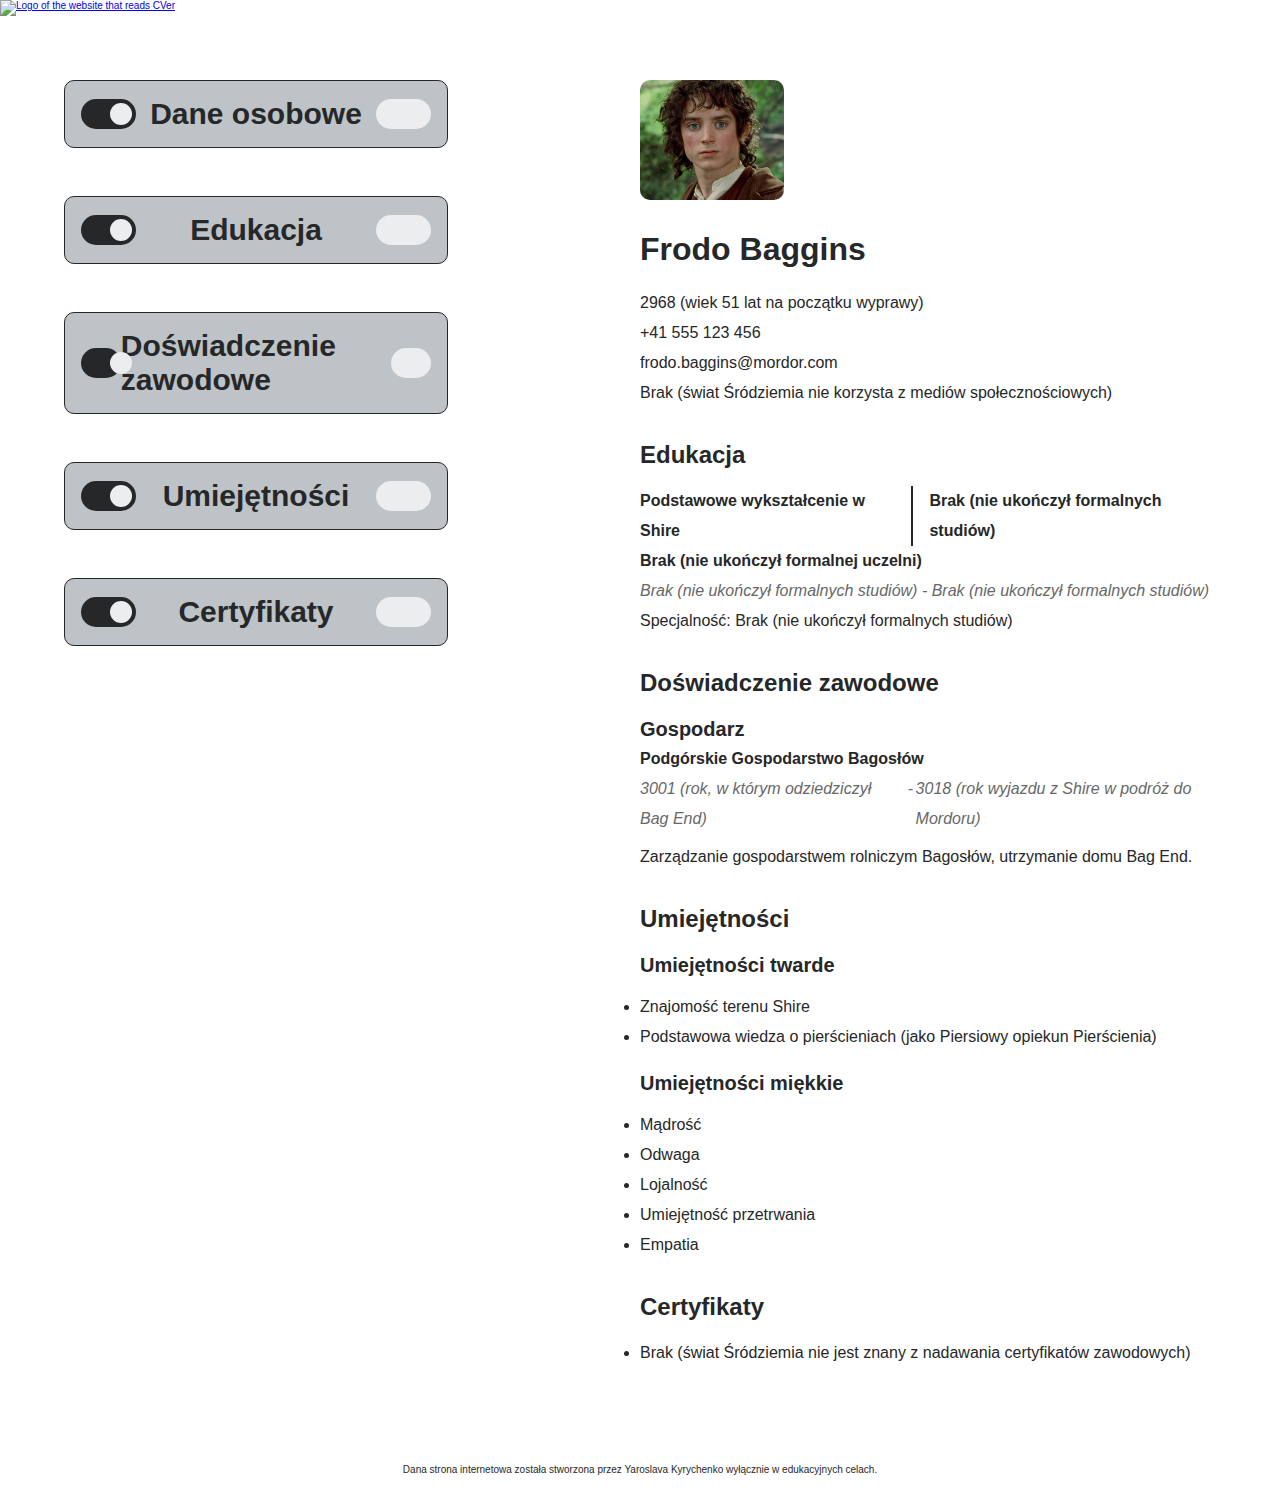
==== editor.html @ 47c4447f "Implemented tooltips for links and partially for education" ====
<!DOCTYPE html>
<html lang="pl">
  <head>
    <meta charset="UTF-8" />
    <meta name="viewport" content="width=device-width, initial-scale=1.0" />
    <title>CVer editor</title>

    <link rel="stylesheet" href="css/general.css" />
    <link rel="stylesheet" href="css/style.css" />
  </head>
  <body>
    <a class="link-start" href="index.html">
      <img class="img-logo" src="" alt="Logo of the website that reads CVer" />
    </a>

    <div class="section-main-part">
      <div class="config-container">
        <div class="config-section config-section-personal-details">
          <div
            class="config-section-header config-section-header-personal-details"
          >
            <label class="btn toggle-switch">
              <input class="toggle-switch-checkbox" type="checkbox" checked />
              <span class="slider"></span>
            </label>
            <h3 class="config-section-title">Dane osobowe</h3>
            <button class="btn btn-expand">
              <ion-icon
                class="icon icon-chevron-down"
                name="chevron-down-outline"
              ></ion-icon>
            </button>
          </div>
          <div
            class="config-section-content config-section-content-personal-details hidden"
          >
            <form action="" method="get" class="form form-personal-details">
              <div class="form-item form-item-personal-details">
                <label for="input-user-photo" class="btn-input-user-photo"
                  ><input
                    type="file"
                    name="user-photo"
                    id="input-user-photo"
                    class="input-element input-user-photo"
                    accept="image/*"
                  />Załaduj swoje zdjęcie</label
                >
              </div>
              <div class="form-item form-item-personal-details">
                <label for="name">Imię i nazwisko</label>
                <input
                  type="text"
                  name="name"
                  class="input-element input-text-field input-name"
                  placeholder="Imię i nazwisko"
                />
              </div>

              <div class="form-item form-item-personal-details">
                <label for="birthdate">Data urodzenia</label>
                <input
                  type="date"
                  name="birthdate"
                  class="input-element input-text-field input-birthdate"
                  placeholder="Rok urodzenia"
                />
              </div>

              <div class="form-item form-item-personal-details">
                <label for="phone-number">Nr telefonu</label>
                <input
                  type="tel"
                  name="phone-number"
                  class="input-element input-text-field input-phone-number"
                  placeholder="Nr telefonu"
                />
              </div>

              <div class="form-item form-item-personal-details">
                <label for="email">Email</label>
                <input
                  type="email"
                  name="email"
                  class="input-element input-text-field input-email"
                  placeholder="Email"
                />
              </div>

              <div
                class="form-item form-item-personal-details form-item-social-media-links"
              >
                <label for="social-media-links"
                  >Linki do portali społecznościowych</label
                >
                <div class="social-media-links-container">
                  <input
                    type="url"
                    name="social-media-link"
                    class="input-element input-text-field input-social-media-link"
                    placeholder="Linki do portali społecznościowych"
                  />
                  <div
                    class="add-remove-btn-container add-remove-btn-container-within-form"
                  >
                    <button
                      type="button"
                      class="btn btn-add-new btn-add-new-link"
                    >
                      <ion-icon
                        class="icon plus-sign"
                        name="add-outline"
                      ></ion-icon>
                    </button>

                    <button
                      type="button"
                      class="btn btn-remove btn-remove-last-link hidden"
                    >
                      <ion-icon
                        class="icon minus-sign"
                        name="remove-outline"
                      ></ion-icon>
                    </button>
                  </div>
                </div>
                <span class="tooltip tooltip-add-new-link hidden"
                  >Dodaj nowy link</span
                >
                <span class="tooltip tooltip-remove-last-link hidden"
                  >Usuń ostatni dodany link</span
                >
              </div>
            </form>
          </div>
        </div>

        <div class="config-section config-section-education">
          <div class="config-section-header config-section-header-education">
            <label class="btn toggle-switch">
              <input class="toggle-switch-checkbox" type="checkbox" checked />
              <span class="slider"></span>
            </label>
            <h3 class="config-section-title">Edukacja</h3>
            <button class="btn btn-expand">
              <ion-icon
                class="icon icon-chevron-down"
                name="chevron-down-outline"
              ></ion-icon>
            </button>
          </div>

          <div
            class="config-section-content config-section-content-education hidden"
          >
            <form action="" method="get" class="form form-education">
              <div class="form-item form-item-education">
                <label for="university-name">Uczelnia</label>
                <input
                  type="text"
                  name="university-name"
                  class="input-element input-text-field input-university-name"
                  placeholder="Nazwa uczelni"
                />
              </div>

              <div class="form-item form-item-education">
                <label for="education-level">Uzyskany tytuł</label>
                <select class="input-element input-education-level">
                  <option value="">Wybierz tytuł</option>
                  <option value="Licencjat">Licencjat</option>
                  <option value="Inżynier">Inżynier</option>
                  <option value="Magister">Magister</option>
                  <option value="Doktorat">Doktorat</option>
                </select>
              </div>
              <div class="form-item form-item-education">
                <label for="degree-name">Kierunek</label>
                <input
                  type="text"
                  name="degree-name"
                  class="input-element input-text-field input-degree-name"
                  placeholder="Nazwa kierunku"
                />
              </div>
              <div class="form-item form-item-education">
                <label for="specialisation-name">Specjalność</label>
                <input
                  type="text"
                  name="specialisation-name"
                  class="input-element input-text-field input-specialisation-name"
                  placeholder="Nazwa specjalności"
                />
              </div>
              <div class="form-item form-item-education">
                <label for="degree-start-year">Rok początku studiów</label>
                <select
                  class="input-element input-degree-start-year"
                  name="degree-start-year"
                >
                  <option value="">Wybierz rok</option>
                </select>
              </div>
              <div class="form-item form-item-education">
                <label for="degree-end-year">Rok końca studiów</label>
                <select
                  class="input-element input-end-date input-degree-end-year"
                  name="degree-end-year"
                >
                  <option value="">Wybierz rok</option>
                </select>
              </div>
              <div class="form-item form-item-education">
                <label for="degree-currently-studying"
                  >Aktualnie tu studiuję</label
                >
                <input
                  type="checkbox"
                  name="degree-currently-studying"
                  class="input-element input-currently input-degree-currently-studying"
                  value="Aktualnie"
                />
              </div>
            </form>
            <div
              class="add-remove-btn-container add-remove-btn-container-within-section"
            >
              <button class="btn btn-add-new btn-add-new-education">
                <ion-icon class="icon plus-sign" name="add-outline"></ion-icon>
              </button>
              <button
                class="btn btn-remove btn-remove-last-education-item hidden"
              >
                <ion-icon
                  class="icon minus-sign"
                  name="remove-outline"
                ></ion-icon>
              </button>
              <span class="tooltip tooltip-add-new-education"
                >Dodaj edukację</span
              >
              <span class="tooltip tooltip-remove-last-education hidden"
                >Usuń ostatnią edukację</span
              >
            </div>
          </div>
        </div>

        <div class="config-section config-section-experience">
          <div class="config-section-header config-section-header-experience">
            <label class="btn toggle-switch">
              <input class="toggle-switch-checkbox" type="checkbox" checked />
              <span class="slider"></span>
            </label>
            <h3 class="config-section-title">Doświadczenie zawodowe</h3>
            <button class="btn btn-expand">
              <ion-icon
                class="icon icon-chevron-down"
                name="chevron-down-outline"
              ></ion-icon>
            </button>
          </div>

          <div
            class="config-section-content config-section-content-experience hidden"
          >
            <form action="" method="get" class="form form-experience">
              <div class="form-item form-item-experience">
                <label for="company-name">Przedsiębiorstwo</label>
                <input
                  type="text"
                  name="company-name"
                  class="input-element input-text-field input-company-name"
                  placeholder="Nazwa przedsiębiorstwa"
                />
              </div>

              <div class="form-item form-item-experience">
                <label for="position-title">Stanowisko</label>
                <input
                  type="text"
                  name="position-title"
                  class="input-element input-text-field input-position-title"
                  placeholder="Nazwa stanowiska"
                />
              </div>

              <div class="form-item form-item-experience">
                <label for="job-start-date">Data rozpoczęcia pracy</label>
                <input
                  type="month"
                  name="job-start-date"
                  class="input-element input-job-start-date"
                  placeholder="Data początku pracy"
                />
              </div>

              <div class="form-item form-item-experience">
                <label for="job-end-date">Data zakończenia pracy</label>
                <input
                  type="month"
                  name="job-end-date"
                  class="input-element input-end-date input-job-end-date"
                  placeholder="Data zakończenia pracy"
                />
              </div>

              <div class="form-item form-item-experience">
                <label for="job-currently-working">Pracuję tu aktualnie</label>
                <input
                  type="checkbox"
                  name="job-currently-working"
                  class="input-element input-currently input-job-currently-working"
                  value="Aktualnie"
                />
              </div>

              <div class="form-item form-item-experience">
                <label for="job-description">Krótki opis obowiązków</label>
                <input
                  type="text"
                  name="job-description"
                  class="input-element input-text-field input-job-description"
                  placeholder="Krótki opis obowiązków"
                />
              </div>
            </form>
            <div
              class="add-remove-btn-container add-remove-btn-container-within-section"
            >
              <button class="btn btn-add-new btn-add-new-job">
                <ion-icon class="icon plus-sign" name="add-outline"></ion-icon>
              </button>
              <button class="btn btn-remove btn-remove-last-job-item hidden">
                <ion-icon
                  class="icon minus-sign"
                  name="remove-outline"
                ></ion-icon>
              </button>
            </div>
          </div>
        </div>

        <div class="config-section config-section-skills">
          <div class="config-section-header config-section-header-skills">
            <label class="btn toggle-switch">
              <input class="toggle-switch-checkbox" type="checkbox" checked />
              <span class="slider"></span>
            </label>
            <h3 class="config-section-title">Umiejętności</h3>
            <button class="btn btn-expand">
              <ion-icon
                class="icon icon-chevron-down"
                name="chevron-down-outline"
              ></ion-icon>
            </button>
          </div>

          <div
            class="config-section-content config-section-content-skills hidden"
          >
            <form action="" method="get" class="form form-skills">
              <div class="form-item form-hard-skills">
                <label for="hard-skills">Umiejętności twarde</label>
                <input
                  type="text"
                  name="hard-skill"
                  class="input-element input-hard-skill"
                  placeholder="Umiejętność twarda"
                />
                <div
                  class="add-remove-btn-container add-remove-btn-container-within-form"
                >
                  <button class="btn btn-add-new btn-add-new-hard-skill">
                    <ion-icon
                      class="icon plus-sign"
                      name="add-outline"
                    ></ion-icon>
                  </button>
                  <button
                    class="btn btn-remove btn-remove-last-hard-skill hidden"
                  >
                    <ion-icon
                      class="icon minus-sign"
                      name="remove-outline"
                    ></ion-icon>
                  </button>
                </div>
              </div>

              <div class="form-item form-soft-skills">
                <label for="soft-skills">Umiejętności miękkie</label>
                <input
                  type="text"
                  name="soft-skill"
                  class="input-element input-soft-skill"
                  placeholder="Umiejętność miękka"
                />

                <div
                  class="add-remove-btn-container add-remove-btn-container-within-form"
                >
                  <button class="btn btn-add-new btn-add-new-soft-skill">
                    <ion-icon
                      class="icon plus-sign"
                      name="add-outline"
                    ></ion-icon>
                  </button>
                  <button
                    class="btn btn-remove btn-remove-last-soft-skill hidden"
                  >
                    <ion-icon
                      class="icon minus-sign"
                      name="remove-outline"
                    ></ion-icon>
                  </button>
                </div>
              </div>
            </form>
          </div>
        </div>
        <div class="config-section config-section-certificates">
          <div class="config-section-header config-section-header-skills">
            <label class="btn toggle-switch">
              <input class="toggle-switch-checkbox" type="checkbox" checked />
              <span class="slider"></span>
            </label>
            <h3 class="config-section-title">Certyfikaty</h3>
            <button class="btn btn-expand">
              <ion-icon
                class="icon icon-chevron-down"
                name="chevron-down-outline"
              ></ion-icon>
            </button>
          </div>

          <div
            class="config-section-content config-section-content-certificates hidden"
          >
            <form action="" method="get" class="form form-certificates">
              <div class="form-item form-item-certificates">
                <label for="certificates">Lista certyfikatów</label>
                <input
                  type="text"
                  name="certificate"
                  class="input-element input-certificate"
                  placeholder="Nazwa certyfikatu"
                />
                <div
                  class="add-remove-btn-container add-remove-btn-container-within-form"
                >
                  <button class="btn btn-add-new btn-add-new-certificate">
                    <ion-icon
                      class="icon plus-sign"
                      name="add-outline"
                    ></ion-icon>
                  </button>
                  <button
                    class="btn btn-remove btn-remove-last-certificate hidden"
                  >
                    <ion-icon
                      class="icon minus-sign"
                      name="remove-outline"
                    ></ion-icon>
                  </button>
                </div>
              </div>
            </form>
          </div>
        </div>
      </div>

      <div class="container-preview-window">
        <div class="resume-section resume-personal-details">
          <img
            class="resume-img-user-photo"
            src="img/frodo.webp"
            alt="User photo for the resume"
          />
          <h2 class="resume-name">Frodo Baggins</h2>
          <p class="resume-birthdate">2968 (wiek 51 lat na początku wyprawy)</p>
          <p class="resume-phone-number">+41 555 123 456</p>
          <p class="resume-email">frodo.baggins@mordor.com</p>
          <a href="#" class="resume-social-media-link"
            >Brak (świat Śródziemia nie korzysta z mediów społecznościowych)</a
          >
        </div>

        <div class="resume-section resume-education">
          <h4 class="resume-section-heading">Edukacja</h4>
          <div class="resume-education-content">
            <div class="resume-degree-container">
              <p class="resume-education-level">
                Podstawowe wykształcenie w Shire
              </p>
              <span class="resume-separator-line"></span>
              <p class="resume-degree-name">
                Brak (nie ukończył formalnych studiów)
              </p>
            </div>
            <p class="resume-university-name">
              Brak (nie ukończył formalnej uczelni)
            </p>
            <div class="resume-degree-duration">
              <p class="resume-degree-start-year">
                Brak (nie ukończył formalnych studiów)
              </p>
              &nbsp;-&nbsp;
              <p class="resume-degree-end-year">
                Brak (nie ukończył formalnych studiów)
              </p>
            </div>
            <p class="resume-specialisation-name">
              Specjalność&colon; Brak (nie ukończył formalnych studiów)
            </p>
          </div>
        </div>

        <div class="resume-section resume-experience">
          <h4 class="resume-section-heading">Doświadczenie zawodowe</h4>
          <p class="resume-position-title">Gospodarz</p>
          <p class="resume-company-name">Podgórskie Gospodarstwo Bagosłów</p>
          <div class="resume-job-duration">
            <p class="resume-job-start-date">
              3001 (rok, w którym odziedziczył Bag End)
            </p>
            &nbsp;-&nbsp;
            <p class="resume-job-end-date">
              3018 (rok wyjazdu z Shire w podróż do Mordoru)
            </p>
          </div>
          <p class="resume-job-description">
            Zarządzanie gospodarstwem rolniczym Bagosłów, utrzymanie domu Bag
            End.
          </p>
        </div>

        <div class="resume-section resume-skills">
          <h4 class="resume-section-heading">Umiejętności</h4>
          <div class="resume-container-hard-skills">
            <h5 class="resume-subsection-heading">Umiejętności twarde</h5>
            <ul class="resume-list-hard-skills">
              <li class="resume-list-item-hard-skills">
                Znajomość terenu Shire
              </li>
              <li class="resume-list-item-hard-skills">
                Podstawowa wiedza o pierścieniach (jako Piersiowy opiekun
                Pierścienia)
              </li>
            </ul>
          </div>
          <div class="resume-container-soft-skills">
            <h5
              class="resume-subsection-heading resume-subsection-heading-soft"
            >
              Umiejętności miękkie
            </h5>
            <ul class="resume-list-soft-skills">
              <li class="resume-list-item-soft-skills">Mądrość</li>
              <li class="resume-list-item-soft-skills">Odwaga</li>
              <li class="resume-list-item-soft-skills">Lojalność</li>
              <li class="resume-list-item-soft-skills">
                Umiejętność przetrwania
              </li>
              <li class="resume-list-item-soft-skills">Empatia</li>
            </ul>
          </div>
        </div>

        <div class="resume-section resume-certificates">
          <h4 class="resume-section-heading">Certyfikaty</h4>
          <ul class="resume-list-certificates">
            <li class="resume-list-item-certificate">
              Brak (świat Śródziemia nie jest znany z nadawania certyfikatów
              zawodowych)
            </li>
          </ul>
        </div>
      </div>
    </div>

    <footer>
      <p class="text-bottom-disclaimer">
        Dana strona internetowa została stworzona przez Yaroslava Kyrychenko
        wyłącznie w edukacyjnych celach.
      </p>
    </footer>

    <script type="module" src="js/mappings.js"></script>
    <script type="module" src="js/helpers.js"></script>
    <script type="module" src="js/handlers.js"></script>
    <script type="module" src="js/main.js"></script>
    <script
      type="module"
      src="https://unpkg.com/ionicons@7.1.0/dist/ionicons/ionicons.esm.js"
    ></script>
    <script
      nomodule
      src="https://unpkg.com/ionicons@7.1.0/dist/ionicons/ionicons.js"
    ></script>
  </body>
</html>
---- css/general.css ----
/* 
--- 1 TYPOGRAPHY SYSTEM
- Font sizes (px):
10 / 12 / 14 / 16 / 18 / 20 / 24 / 30 / 36 / 44 / 52 / 62 / 74 / 86 / 98

- Font weights:
Default: 
Medium: 
Semi-bold: 
Bold: 

- Font heights:
Default: 
Small: 
Medium: 
Paragraph default: 
Large: 

- Letter spacing: 

--- 2 COLOURS
Primary:
#bdc3c7
#ff7675 - ALERT

Tints:
#aab0b3
Shades:
#676869
#262728
Accents:
Greys:

--- 3 SHADOWS

--- 4 BORDER RADIUS

--- 5 WHITESPACE
- Spacing system (px)
2 / 4 / 8 / 12 / 16 / 24 / 32 / 48 / 64 / 80 / 96 / 128
*/

* {
  box-sizing: border-box;
  margin: 0;
  padding: 0;
}

html {
  font-size: 62.5%;
}

body {
  font-family: 'Lato', 'Verdana', sans-serif;
  color: #262728;
}

input,
select {
  font-family: inherit;
  font-size: 1.6rem;
  padding: 0.5rem 0.5rem;
}

label {
  font-size: 1.6rem;
}

/* /////////////////////////////////////
CONFIG SECTION
//////////////////////////////////// */

.config-section {
  width: 100%;
  padding-bottom: 3.2rem;
}

.config-section-header {
  width: 100%;
  display: flex;
  justify-content: space-between;
  align-items: center;
  padding: 1.6rem 1.6rem;
  margin-bottom: 1.6rem;

  background-color: #bdc3c7;
  border: 0.1rem solid #262728;
  border-radius: 1rem;
}

.toggle-switch {
  position: relative;
  width: 5.5rem;
  height: 3rem;
}

.toggle-switch input {
  opacity: 0;
  width: 0;
  height: 0;
}

.slider {
  position: absolute;
  cursor: pointer;
  top: 0;
  left: 0;
  right: 0;
  bottom: 0;
  background-color: #ebedee;
  transition: 0.4s;
  border-radius: 3.4rem;
}

.slider:before {
  position: absolute;
  content: '';
  height: 2.2rem;
  width: 2.2rem;
  left: 0.4rem;
  bottom: 0.4rem;
  background-color: #676869;
  transition: 0.4s;
  border-radius: 50%;
}

.toggle-switch input:checked + .slider {
  background-color: #262728;
}

.toggle-switch input:checked + .slider:before {
  transform: translateX(2.5rem);
  background-color: #ebedee;
}

.config-section-title {
  font-size: 3rem;
}

.btn-expand {
  height: 3rem;
  width: 5.5rem;

  background-color: #ebedee;
  border: none;
  border-radius: 3rem;
  cursor: pointer;
}

.icon-chevron-down {
  font-size: 2.4rem;
  color: #262728;
}

.input-text-field {
  width: 50%;
}

.add-remove-btn-container {
  display: flex;
  gap: 1.6rem;
  position: absolute;
  bottom: 0;
  right: 0;
  max-width: 10rem;
}

.add-remove-btn-container-within-section {
  transform: translate(120%, -60%);
}

.add-remove-btn-container-within-form {
  transform: translateX(120%);
}

/* wróć do zakończenia tooltipy */
.tooltip {
  position: absolute;
  bottom: -5rem;
  right: 0;
  transform: translateX(110%);
  background-color: #ebedee;
  font-size: 1.4rem;
  padding: 0.8rem;
  border-radius: 1rem;
}

.tooltip.hidden {
  transition: none;
}

.btn-add-new,
.btn-remove {
  height: 3.3rem;
  width: 3.3rem;
  font-size: 1.6rem;
  color: #262728;
  background-color: #bdc3c7;
  border: none;
  cursor: pointer;
  border-radius: 1rem;
}

.btn-add-new:hover,
.btn-remove:hover {
  animation: pulsate 1.5s infinite;
}

.form {
  display: flex;
  flex-direction: column;
  gap: 1.6rem;
  padding-bottom: 2.4rem;
}

.form-item {
  display: flex;
  justify-content: space-between;
  position: relative;
}

.hidden {
  max-height: 0;
  opacity: 0;
  pointer-events: none;
  visibility: hidden;
  transition: all 0.5s;
}

.config-section-content:not(.hidden),
.resume-section:not(.hidden) {
  max-height: 500rem;
  opacity: 1;
  pointer-events: auto;
  visibility: visible;
  transition: all 0.5s ease-in-out;
}

.input-cloned-section {
  padding-top: 2.4rem;
  border-top: solid 0.2rem #676869;
}

/* /////////////////////////////////////
PREVIEW WINDOW
//////////////////////////////////// */
.resume-section-heading {
  font-size: 2.4rem;
  padding-bottom: 1.6rem;
}

.resume-subsection-heading {
  font-size: 2rem;
  padding-bottom: 1.2rem;
}

.resume-subsection-heading-soft {
  padding-top: 1.6rem;
}

@keyframes activeElementAnimation {
  0% {
    color: #262728;
    transform: scale(1);
    transform-origin: left;
  }

  50% {
    color: #676869;
    transform: scale(1.07);
    transform-origin: left;
  }

  100% {
    color: #262728;
    transform: scale(1);
    transform-origin: left;
  }
}

.active-resume-element {
  animation: activeElementAnimation 2s infinite;
}

@keyframes invalidDateAnimation {
  0% {
    background-color: #fff;
  }
  50% {
    background-color: #ff7675;
  }
  100% {
    background-color: #fff;
  }
}

.invalid-date-alert {
  background-color: #fff;
  animation: invalidDateAnimation 2s infinite;
}
---- css/style.css ----
/* 
--- 1 TYPOGRAPHY SYSTEM
- Font sizes (px):
10 / 12 / 14 / 16 / 18 / 20 / 24 / 30 / 36 / 44 / 52 / 62 / 74 / 86 / 98

- Font weights:
Default: 400
Medium: 
Semi-bold: 600
Bold: 700

- Font heights:
Default: 
Small: 
Medium: 
Paragraph default: 
Large: 

- Letter spacing: 
2rem, 3rem

--- 2 COLOURS
Primary:
#bdc3c7

Tints:
#aab0b3
Shades:
#676869
#262728
Accents:
Greys:

--- 3 SHADOWS

--- 4 BORDER RADIUS

--- 5 WHITESPACE
- Spacing system (px)
2 / 4 / 8 / 12 / 16 / 24 / 32 / 48 / 64 / 80 / 96 / 128
*/

/* /////////////////////////////////////
START PAGE
//////////////////////////////////// */

.container {
  display: flex;
  flex-direction: column;
  justify-content: center;
  align-items: center;
}

.list-advantage-bullet-points {
  font-size: 2.4rem;
  line-height: 4.8rem;
  margin: 12.8rem 0 6.4rem 0;
  list-style: none;
}

.link-editor,
.link-editor:link,
.link-editor:visited {
  font-size: 3rem;
  /* color: #262728; */
  color: #3c3d3e;
  background-color: #bdc3c7;
  text-decoration: none;
  padding: 2.4rem 4.8rem;
  border-radius: 1rem;
  box-shadow: none;
  transition: all 0.3s;
}

@keyframes pulsate {
  0% {
    background-color: #bdc3c7;
    box-shadow: none;
  }

  50% {
    background-color: #aab0b3;
    box-shadow: 0 0 0 8px #aab0b3;
  }

  100% {
    background-color: #bdc3c7;
    box-shadow: none;
  }
}

.link-editor:hover,
.link-editor:active {
  background-color: #aab0b3;
  color: #262728;
  /* box-shadow: 0 0 0 4px #aab0b3; */
  /* transition: all 0.4s; */
  animation: pulsate 1.5s infinite;
}

/* /////////////////////////////////////
RESUME CREATOR
//////////////////////////////////// */

.section-main-part {
  display: flex;
  gap: 9.6rem;
  align-items: start;
  justify-content: space-between;
  flex-basis: auto;
}

/* /////////////////////////////////////
CONFIG SECTION
//////////////////////////////////// */

.config-container {
  width: 35vw;
  padding: 6.4rem 0 6.4rem 6.4rem;

  display: flex;
  flex-direction: column;
  justify-content: center;
  align-items: center;
  transition: all 0.6s;
}

.input-user-photo {
  display: none;
}

.btn-input-user-photo {
  display: inline-block;
  right: 0;
  padding: 1.6rem;
  background-color: #bdc3c7;
  border-radius: 1rem;
  cursor: pointer;
}

.form-item-personal-details:first-of-type {
  justify-content: end;
}

.social-media-links-container {
  display: flex;
  flex-direction: column;
  gap: 1.6rem;
}

.input-name,
.input-birthdate,
.input-phone-number,
.input-email,
.social-media-links-container {
  width: 50%;
}

.social-media-links-container input {
  width: 100%;
}

.btn-add-new-link,
.btn-add-new-hard-skill,
.btn-add-new-soft-skill,
.btn-add-new-certificate {
  top: 0;
  right: -5rem;
}

.config-section-content-education,
.config-section-content-experience {
  position: relative;
}

.btn-add-new-education,
.btn-add-new-job {
  bottom: 0;
  right: -5rem;
}

/* wróć do zakończenia */
.tooltip-add-new-education,
.tooltip-remove-last-education {
  transform: translateX(-50%);
}

.input-currently[type='checkbox'] {
  -webkit-appearance: none;
  -moz-appearance: none;
  appearance: none;
  width: 2.4rem;
  height: 2.4rem;
  border: 0.2rem solid #bdc3c7;
  border-radius: 0.5rem;
  position: relative;
}

.input-currently[type='checkbox']::before {
  content: '✔';
  display: block;
  position: absolute;
  top: -10%;
  left: 18%;
  width: 1rem;
  height: 1rem;
  color: #262728;
  border-radius: 0.2rem;
  opacity: 0;
  transition: opacity 0.5s ease-in-out;
}

.input-currently[type='checkbox']:checked {
  background-color: #bdc3c7;
  transition: background-color 0.5s;
}

.input-currently[type='checkbox']:checked::before {
  opacity: 1;
}

/* /////////////////////////////////////
PREVIEW WINDOW
//////////////////////////////////// */

.container-preview-window {
  width: 50vw;
  padding: 6.4rem 6.4rem 6.4rem 0;

  display: flex;
  flex-direction: column;
  justify-content: center;
  gap: 3.2rem;
  line-height: 2rem;

  font-size: 1.6rem;
  line-height: 3rem;
}

.resume-img-user-photo {
  width: 25%;
  border-radius: 1rem;
}

.resume-name {
  font-size: 3.2rem;
  padding: 2.4rem 0;
}

.resume-social-media-link,
.resume-social-media-link:active,
.resume-social-media-link:hover,
.resume-social-media-link:visited {
  text-decoration: none;
  color: #262728;
  display: block;
}

.resume-degree-container {
  display: flex;
  font-weight: 700;
}

.resume-separator-line {
  border: 0.05rem solid;
  margin: 0 1.6rem;
}

.resume-university-name {
  font-weight: 700;
}

.resume-degree-duration {
  display: flex;
  color: #676869;
  font-style: italic;
}

.resume-position-title {
  font-size: 2rem;
  font-weight: 600;
}

.resume-company-name {
  font-weight: 600;
}

.resume-job-duration {
  display: flex;
  color: #676869;
  font-style: italic;
  margin-bottom: 0.8rem;
}

/* /////////////////////////////////////
BOTTOM DISCLAIMER
//////////////////////////////////// */

.text-bottom-disclaimer-start {
  position: absolute;
  bottom: 0%;
  left: 50%;
  transform: translateX(-50%);
  margin: 3.2rem 0;
}

.text-bottom-disclaimer {
  text-align: center;
  margin: 3.2rem 0;
}
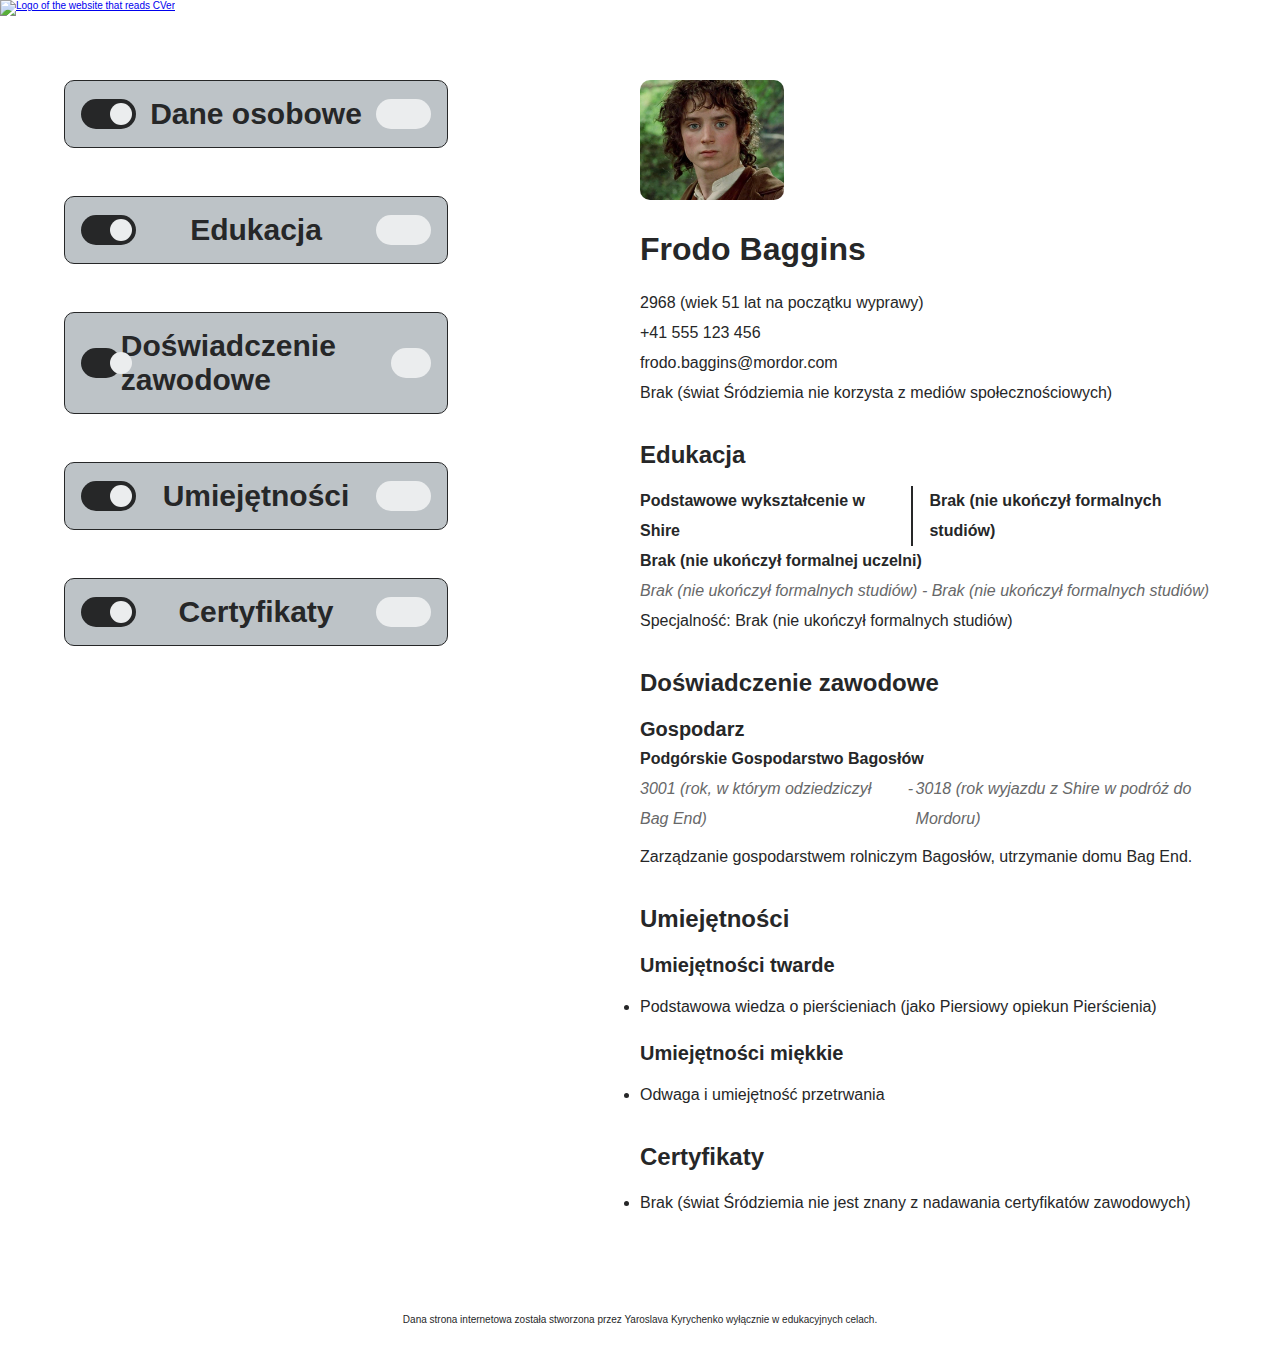
==== commit 7e18393a: "Finished adding new hard skills, adding new soft skills and adding new certificates" ====
--- a/editor.html
+++ b/editor.html
@@ -123,10 +123,11 @@
                     </button>
                   </div>
                 </div>
-                <span class="tooltip tooltip-add-new-link hidden"
+                <span class="tooltip tooltip-add-new-link tooltip-field hidden"
                   >Dodaj nowy link</span
                 >
-                <span class="tooltip tooltip-remove-last-link hidden"
+                <span
+                  class="tooltip tooltip-remove-last-link tooltip-field hidden"
                   >Usuń ostatni dodany link</span
                 >
               </div>
@@ -235,10 +236,12 @@
                   name="remove-outline"
                 ></ion-icon>
               </button>
-              <span class="tooltip tooltip-add-new-education"
+              <span
+                class="tooltip tooltip-add-new-education tooltip-section hidden"
                 >Dodaj edukację</span
               >
-              <span class="tooltip tooltip-remove-last-education hidden"
+              <span
+                class="tooltip tooltip-remove-last-education tooltip-section hidden"
                 >Usuń ostatnią edukację</span
               >
             </div>
@@ -260,9 +263,7 @@
             </button>
           </div>
 
-          <div
-            class="config-section-content config-section-content-experience hidden"
-          >
+          <div class="config-section-content config-section-content-job hidden">
             <form action="" method="get" class="form form-experience">
               <div class="form-item form-item-experience">
                 <label for="company-name">Przedsiębiorstwo</label>
@@ -336,6 +337,13 @@
                   name="remove-outline"
                 ></ion-icon>
               </button>
+              <span class="tooltip tooltip-add-new-job tooltip-section hidden"
+                >Dodaj doświadczenie zawodowe</span
+              >
+              <span
+                class="tooltip tooltip-remove-last-job tooltip-section hidden"
+                >Usuń ostatnie dodane doświadczenie zawodowe</span
+              >
             </div>
           </div>
         </div>
@@ -361,59 +369,87 @@
             <form action="" method="get" class="form form-skills">
               <div class="form-item form-hard-skills">
                 <label for="hard-skills">Umiejętności twarde</label>
-                <input
-                  type="text"
-                  name="hard-skill"
-                  class="input-element input-hard-skill"
-                  placeholder="Umiejętność twarda"
-                />
-                <div
-                  class="add-remove-btn-container add-remove-btn-container-within-form"
-                >
-                  <button class="btn btn-add-new btn-add-new-hard-skill">
-                    <ion-icon
-                      class="icon plus-sign"
-                      name="add-outline"
-                    ></ion-icon>
-                  </button>
-                  <button
-                    class="btn btn-remove btn-remove-last-hard-skill hidden"
+                <div class="hard-skills-container">
+                  <input
+                    type="text"
+                    name="hard-skill"
+                    class="input-element input-hard-skill"
+                    placeholder="Umiejętność twarda"
+                  />
+                  <div
+                    class="add-remove-btn-container add-remove-btn-container-within-form"
                   >
-                    <ion-icon
-                      class="icon minus-sign"
-                      name="remove-outline"
-                    ></ion-icon>
-                  </button>
+                    <button
+                      type="button"
+                      class="btn btn-add-new btn-add-new-hard-skill"
+                    >
+                      <ion-icon
+                        class="icon plus-sign"
+                        name="add-outline"
+                      ></ion-icon>
+                    </button>
+                    <button
+                      type="button"
+                      class="btn btn-remove btn-remove-last-hard-skill hidden"
+                    >
+                      <ion-icon
+                        class="icon minus-sign"
+                        name="remove-outline"
+                      ></ion-icon>
+                    </button>
+                  </div>
                 </div>
+                <span
+                  class="tooltip tooltip-add-new-hard-skill tooltip-field hidden"
+                  >Dodaj umiejętność twardą</span
+                >
+                <span
+                  class="tooltip tooltip-remove-last-hard-skill tooltip-field hidden"
+                  >Usuń ostatnią dodaną umiejętność twardą</span
+                >
               </div>
 
               <div class="form-item form-soft-skills">
                 <label for="soft-skills">Umiejętności miękkie</label>
-                <input
-                  type="text"
-                  name="soft-skill"
-                  class="input-element input-soft-skill"
-                  placeholder="Umiejętność miękka"
-                />
-
-                <div
-                  class="add-remove-btn-container add-remove-btn-container-within-form"
-                >
-                  <button class="btn btn-add-new btn-add-new-soft-skill">
-                    <ion-icon
-                      class="icon plus-sign"
-                      name="add-outline"
-                    ></ion-icon>
-                  </button>
-                  <button
-                    class="btn btn-remove btn-remove-last-soft-skill hidden"
+                <div class="soft-skills-container">
+                  <input
+                    type="text"
+                    name="soft-skill"
+                    class="input-element input-soft-skill"
+                    placeholder="Umiejętność miękka"
+                  />
+
+                  <div
+                    class="add-remove-btn-container add-remove-btn-container-within-form"
                   >
-                    <ion-icon
-                      class="icon minus-sign"
-                      name="remove-outline"
-                    ></ion-icon>
-                  </button>
+                    <button
+                      type="button"
+                      class="btn btn-add-new btn-add-new-soft-skill"
+                    >
+                      <ion-icon
+                        class="icon plus-sign"
+                        name="add-outline"
+                      ></ion-icon>
+                    </button>
+                    <button
+                      type="button"
+                      class="btn btn-remove btn-remove-last-soft-skill hidden"
+                    >
+                      <ion-icon
+                        class="icon minus-sign"
+                        name="remove-outline"
+                      ></ion-icon>
+                    </button>
+                  </div>
                 </div>
+                <span
+                  class="tooltip tooltip-add-new-soft-skill tooltip-field hidden"
+                  >Dodaj umiejętność miękką</span
+                >
+                <span
+                  class="tooltip tooltip-remove-last-soft-skill tooltip-field hidden"
+                  >Usuń ostatnią dodaną umiejętność miękką</span
+                >
               </div>
             </form>
           </div>
@@ -439,30 +475,44 @@
             <form action="" method="get" class="form form-certificates">
               <div class="form-item form-item-certificates">
                 <label for="certificates">Lista certyfikatów</label>
-                <input
-                  type="text"
-                  name="certificate"
-                  class="input-element input-certificate"
-                  placeholder="Nazwa certyfikatu"
-                />
-                <div
-                  class="add-remove-btn-container add-remove-btn-container-within-form"
-                >
-                  <button class="btn btn-add-new btn-add-new-certificate">
-                    <ion-icon
-                      class="icon plus-sign"
-                      name="add-outline"
-                    ></ion-icon>
-                  </button>
-                  <button
-                    class="btn btn-remove btn-remove-last-certificate hidden"
+                <div class="certificates-container">
+                  <input
+                    type="text"
+                    name="certificate"
+                    class="input-element input-certificate"
+                    placeholder="Nazwa certyfikatu"
+                  />
+                  <div
+                    class="add-remove-btn-container add-remove-btn-container-within-form"
                   >
-                    <ion-icon
-                      class="icon minus-sign"
-                      name="remove-outline"
-                    ></ion-icon>
-                  </button>
+                    <button
+                      type="button"
+                      class="btn btn-add-new btn-add-new-certificate"
+                    >
+                      <ion-icon
+                        class="icon plus-sign"
+                        name="add-outline"
+                      ></ion-icon>
+                    </button>
+                    <button
+                      type="button"
+                      class="btn btn-remove btn-remove-last-certificate hidden"
+                    >
+                      <ion-icon
+                        class="icon minus-sign"
+                        name="remove-outline"
+                      ></ion-icon>
+                    </button>
+                  </div>
                 </div>
+                <span
+                  class="tooltip tooltip-add-new-certificate tooltip-field hidden"
+                  >Dodaj certyfikat</span
+                >
+                <span
+                  class="tooltip tooltip-remove-last-certificate tooltip-field hidden"
+                  >Usuń ostatni dodany certyfikat</span
+                >
               </div>
             </form>
           </div>
@@ -515,23 +565,25 @@
           </div>
         </div>
 
-        <div class="resume-section resume-experience">
+        <div class="resume-section resume-job">
           <h4 class="resume-section-heading">Doświadczenie zawodowe</h4>
-          <p class="resume-position-title">Gospodarz</p>
-          <p class="resume-company-name">Podgórskie Gospodarstwo Bagosłów</p>
-          <div class="resume-job-duration">
-            <p class="resume-job-start-date">
-              3001 (rok, w którym odziedziczył Bag End)
+          <div class="resume-job-content">
+            <p class="resume-position-title">Gospodarz</p>
+            <p class="resume-company-name">Podgórskie Gospodarstwo Bagosłów</p>
+            <div class="resume-job-duration">
+              <p class="resume-job-start-date">
+                3001 (rok, w którym odziedziczył Bag End)
+              </p>
+              &nbsp;-&nbsp;
+              <p class="resume-job-end-date">
+                3018 (rok wyjazdu z Shire w podróż do Mordoru)
+              </p>
+            </div>
+            <p class="resume-job-description">
+              Zarządzanie gospodarstwem rolniczym Bagosłów, utrzymanie domu Bag
+              End.
             </p>
-            &nbsp;-&nbsp;
-            <p class="resume-job-end-date">
-              3018 (rok wyjazdu z Shire w podróż do Mordoru)
-            </p>
-          </div>
-          <p class="resume-job-description">
-            Zarządzanie gospodarstwem rolniczym Bagosłów, utrzymanie domu Bag
-            End.
-          </p>
+          </div>
         </div>
 
         <div class="resume-section resume-skills">
@@ -539,9 +591,6 @@
           <div class="resume-container-hard-skills">
             <h5 class="resume-subsection-heading">Umiejętności twarde</h5>
             <ul class="resume-list-hard-skills">
-              <li class="resume-list-item-hard-skills">
-                Znajomość terenu Shire
-              </li>
               <li class="resume-list-item-hard-skills">
                 Podstawowa wiedza o pierścieniach (jako Piersiowy opiekun
                 Pierścienia)
@@ -555,13 +604,9 @@
               Umiejętności miękkie
             </h5>
             <ul class="resume-list-soft-skills">
-              <li class="resume-list-item-soft-skills">Mądrość</li>
-              <li class="resume-list-item-soft-skills">Odwaga</li>
-              <li class="resume-list-item-soft-skills">Lojalność</li>
               <li class="resume-list-item-soft-skills">
-                Umiejętność przetrwania
+                Odwaga i umiejętność przetrwania
               </li>
-              <li class="resume-list-item-soft-skills">Empatia</li>
             </ul>
           </div>
         </div>
--- a/css/general.css
+++ b/css/general.css
@@ -176,13 +176,22 @@
 /* wróć do zakończenia tooltipy */
 .tooltip {
   position: absolute;
-  bottom: -5rem;
+  bottom: 0;
   right: 0;
   transform: translateX(110%);
   background-color: #ebedee;
   font-size: 1.4rem;
   padding: 0.8rem;
   border-radius: 1rem;
+}
+
+.tooltip-field {
+  bottom: 5rem;
+}
+
+.tooltip-section {
+  bottom: 5rem;
+  transform: translateX(25%);
 }
 
 .tooltip.hidden {
--- a/css/style.css
+++ b/css/style.css
@@ -169,7 +169,7 @@
 }
 
 .config-section-content-education,
-.config-section-content-experience {
+.config-section-content-job {
   position: relative;
 }
 
@@ -177,12 +177,6 @@
 .btn-add-new-job {
   bottom: 0;
   right: -5rem;
-}
-
-/* wróć do zakończenia */
-.tooltip-add-new-education,
-.tooltip-remove-last-education {
-  transform: translateX(-50%);
 }
 
 .input-currently[type='checkbox'] {
@@ -219,6 +213,19 @@
   opacity: 1;
 }
 
+.tooltip-add-new-soft-skill,
+.tooltip-remove-last-soft-skill {
+  bottom: -5rem;
+}
+
+.hard-skills-container,
+.soft-skills-container,
+.certificates-container {
+  display: flex;
+  flex-direction: column;
+  gap: 1.6rem;
+}
+
 /* /////////////////////////////////////
 PREVIEW WINDOW
 //////////////////////////////////// */
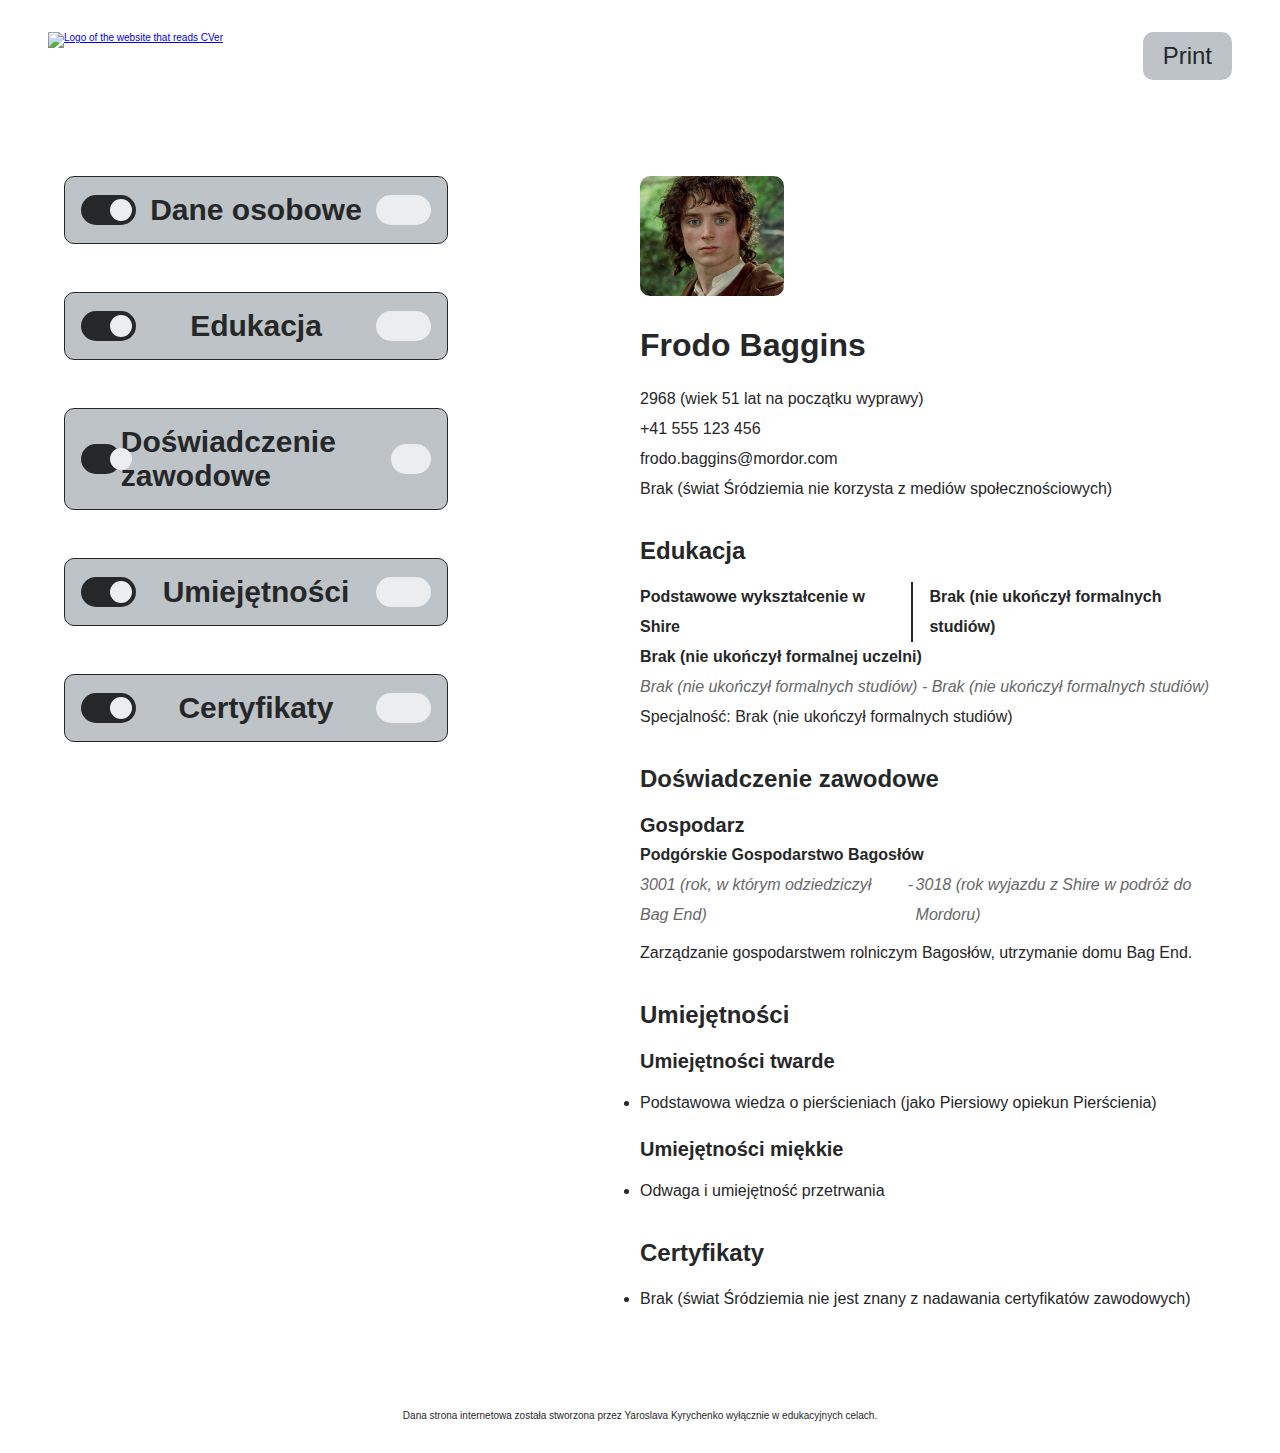
==== commit 9c55a491: "Added exporting the resume into a pdf using html2pdf" ====
--- a/editor.html
+++ b/editor.html
@@ -9,9 +9,17 @@
     <link rel="stylesheet" href="css/style.css" />
   </head>
   <body>
-    <a class="link-start" href="index.html">
-      <img class="img-logo" src="" alt="Logo of the website that reads CVer" />
-    </a>
+    <div class="page-header-container">
+      <a class="link-start" href="index.html">
+        <img
+          class="img-logo"
+          src=""
+          alt="Logo of the website that reads CVer"
+        />
+      </a>
+
+      <button class="btn-print">Print</button>
+    </div>
 
     <div class="section-main-part">
       <div class="config-container">
@@ -188,7 +196,7 @@
                 <input
                   type="text"
                   name="specialisation-name"
-                  class="input-element input-text-field input-specialisation-name"
+                  class="input-element input-text-field input-specialisation-format input-specialisation-name"
                   placeholder="Nazwa specjalności"
                 />
               </div>
@@ -204,7 +212,7 @@
               <div class="form-item form-item-education">
                 <label for="degree-end-year">Rok końca studiów</label>
                 <select
-                  class="input-element input-end-date input-degree-end-year"
+                  class="input-element input-end-date-format input-degree-end-year"
                   name="degree-end-year"
                 >
                   <option value="">Wybierz rok</option>
@@ -217,7 +225,7 @@
                 <input
                   type="checkbox"
                   name="degree-currently-studying"
-                  class="input-element input-currently input-degree-currently-studying"
+                  class="input-element input-currently-format input-degree-currently-studying"
                   value="Aktualnie"
                 />
               </div>
@@ -290,7 +298,7 @@
                 <input
                   type="month"
                   name="job-start-date"
-                  class="input-element input-job-start-date"
+                  class="input-element input-start-date-format input-job-start-date"
                   placeholder="Data początku pracy"
                 />
               </div>
@@ -300,7 +308,7 @@
                 <input
                   type="month"
                   name="job-end-date"
-                  class="input-element input-end-date input-job-end-date"
+                  class="input-element input-end-date-format input-job-end-date"
                   placeholder="Data zakończenia pracy"
                 />
               </div>
@@ -310,7 +318,7 @@
                 <input
                   type="checkbox"
                   name="job-currently-working"
-                  class="input-element input-currently input-job-currently-working"
+                  class="input-element input-currently-format input-job-currently-working"
                   value="Aktualnie"
                 />
               </div>
@@ -568,8 +576,12 @@
         <div class="resume-section resume-job">
           <h4 class="resume-section-heading">Doświadczenie zawodowe</h4>
           <div class="resume-job-content">
-            <p class="resume-position-title">Gospodarz</p>
-            <p class="resume-company-name">Podgórskie Gospodarstwo Bagosłów</p>
+            <p class="resume-position-title-style resume-position-title">
+              Gospodarz
+            </p>
+            <p class="resume-company-name-style resume-company-name">
+              Podgórskie Gospodarstwo Bagosłów
+            </p>
             <div class="resume-job-duration">
               <p class="resume-job-start-date">
                 3001 (rok, w którym odziedziczył Bag End)
@@ -588,7 +600,7 @@
 
         <div class="resume-section resume-skills">
           <h4 class="resume-section-heading">Umiejętności</h4>
-          <div class="resume-container-hard-skills">
+          <div class="resume-container-hard-skills break-before-style">
             <h5 class="resume-subsection-heading">Umiejętności twarde</h5>
             <ul class="resume-list-hard-skills">
               <li class="resume-list-item-hard-skills">
@@ -597,13 +609,13 @@
               </li>
             </ul>
           </div>
-          <div class="resume-container-soft-skills">
+          <div class="resume-container-soft-skills break-before-style">
             <h5
               class="resume-subsection-heading resume-subsection-heading-soft"
             >
               Umiejętności miękkie
             </h5>
-            <ul class="resume-list-soft-skills">
+            <ul class="resume-list-soft-skills no-break-before-style">
               <li class="resume-list-item-soft-skills">
                 Odwaga i umiejętność przetrwania
               </li>
@@ -632,6 +644,12 @@
 
     <script type="module" src="js/mappings.js"></script>
     <script type="module" src="js/helpers.js"></script>
+    <script
+      src="https://cdnjs.cloudflare.com/ajax/libs/html2pdf.js/0.10.1/html2pdf.bundle.min.js"
+      integrity="sha512-GsLlZN/3F2ErC5ifS5QtgpiJtWd43JWSuIgh7mbzZ8zBps+dvLusV+eNQATqgA/HdeKFVgA5v3S/cIrLF7QnIg=="
+      crossorigin="anonymous"
+      referrerpolicy="no-referrer"
+    ></script>
     <script type="module" src="js/handlers.js"></script>
     <script type="module" src="js/main.js"></script>
     <script
--- a/css/general.css
+++ b/css/general.css
@@ -173,7 +173,6 @@
   transform: translateX(120%);
 }
 
-/* wróć do zakończenia tooltipy */
 .tooltip {
   position: absolute;
   bottom: 0;
@@ -250,6 +249,11 @@
   border-top: solid 0.2rem #676869;
 }
 
+.border-line-input {
+  border-top: 1px solid #676869;
+  padding-top: 2rem;
+}
+
 /* /////////////////////////////////////
 PREVIEW WINDOW
 //////////////////////////////////// */
@@ -267,6 +271,12 @@
   padding-top: 1.6rem;
 }
 
+.border-line-resume {
+  border-top: 1px solid #676869;
+  padding-top: 2rem;
+  margin-top: 2rem;
+}
+
 @keyframes activeElementAnimation {
   0% {
     color: #262728;
--- a/css/style.css
+++ b/css/style.css
@@ -110,6 +110,27 @@
   flex-basis: auto;
 }
 
+.btn-print {
+  font-size: 2.4rem;
+  font-family: inherit;
+  color: #262728;
+  background-color: #bdc3c7;
+  border: none;
+  padding: 1rem 2rem;
+  border-radius: 1rem;
+  cursor: pointer;
+}
+
+.btn-print:hover {
+  animation: pulsate 1.5s infinite;
+}
+
+.page-header-container {
+  display: flex;
+  justify-content: space-between;
+  margin: 3.2rem 4.8rem;
+}
+
 /* /////////////////////////////////////
 CONFIG SECTION
 //////////////////////////////////// */
@@ -179,7 +200,7 @@
   right: -5rem;
 }
 
-.input-currently[type='checkbox'] {
+.input-currently-format[type='checkbox'] {
   -webkit-appearance: none;
   -moz-appearance: none;
   appearance: none;
@@ -190,7 +211,7 @@
   position: relative;
 }
 
-.input-currently[type='checkbox']::before {
+.input-currently-format[type='checkbox']::before {
   content: '✔';
   display: block;
   position: absolute;
@@ -204,12 +225,12 @@
   transition: opacity 0.5s ease-in-out;
 }
 
-.input-currently[type='checkbox']:checked {
+.input-currently-format[type='checkbox']:checked {
   background-color: #bdc3c7;
   transition: background-color 0.5s;
 }
 
-.input-currently[type='checkbox']:checked::before {
+.input-currently-format[type='checkbox']:checked::before {
   opacity: 1;
 }
 
@@ -283,12 +304,12 @@
   font-style: italic;
 }
 
-.resume-position-title {
+.resume-position-title-style {
   font-size: 2rem;
   font-weight: 600;
 }
 
-.resume-company-name {
+.resume-company-name-style {
   font-weight: 600;
 }
 
